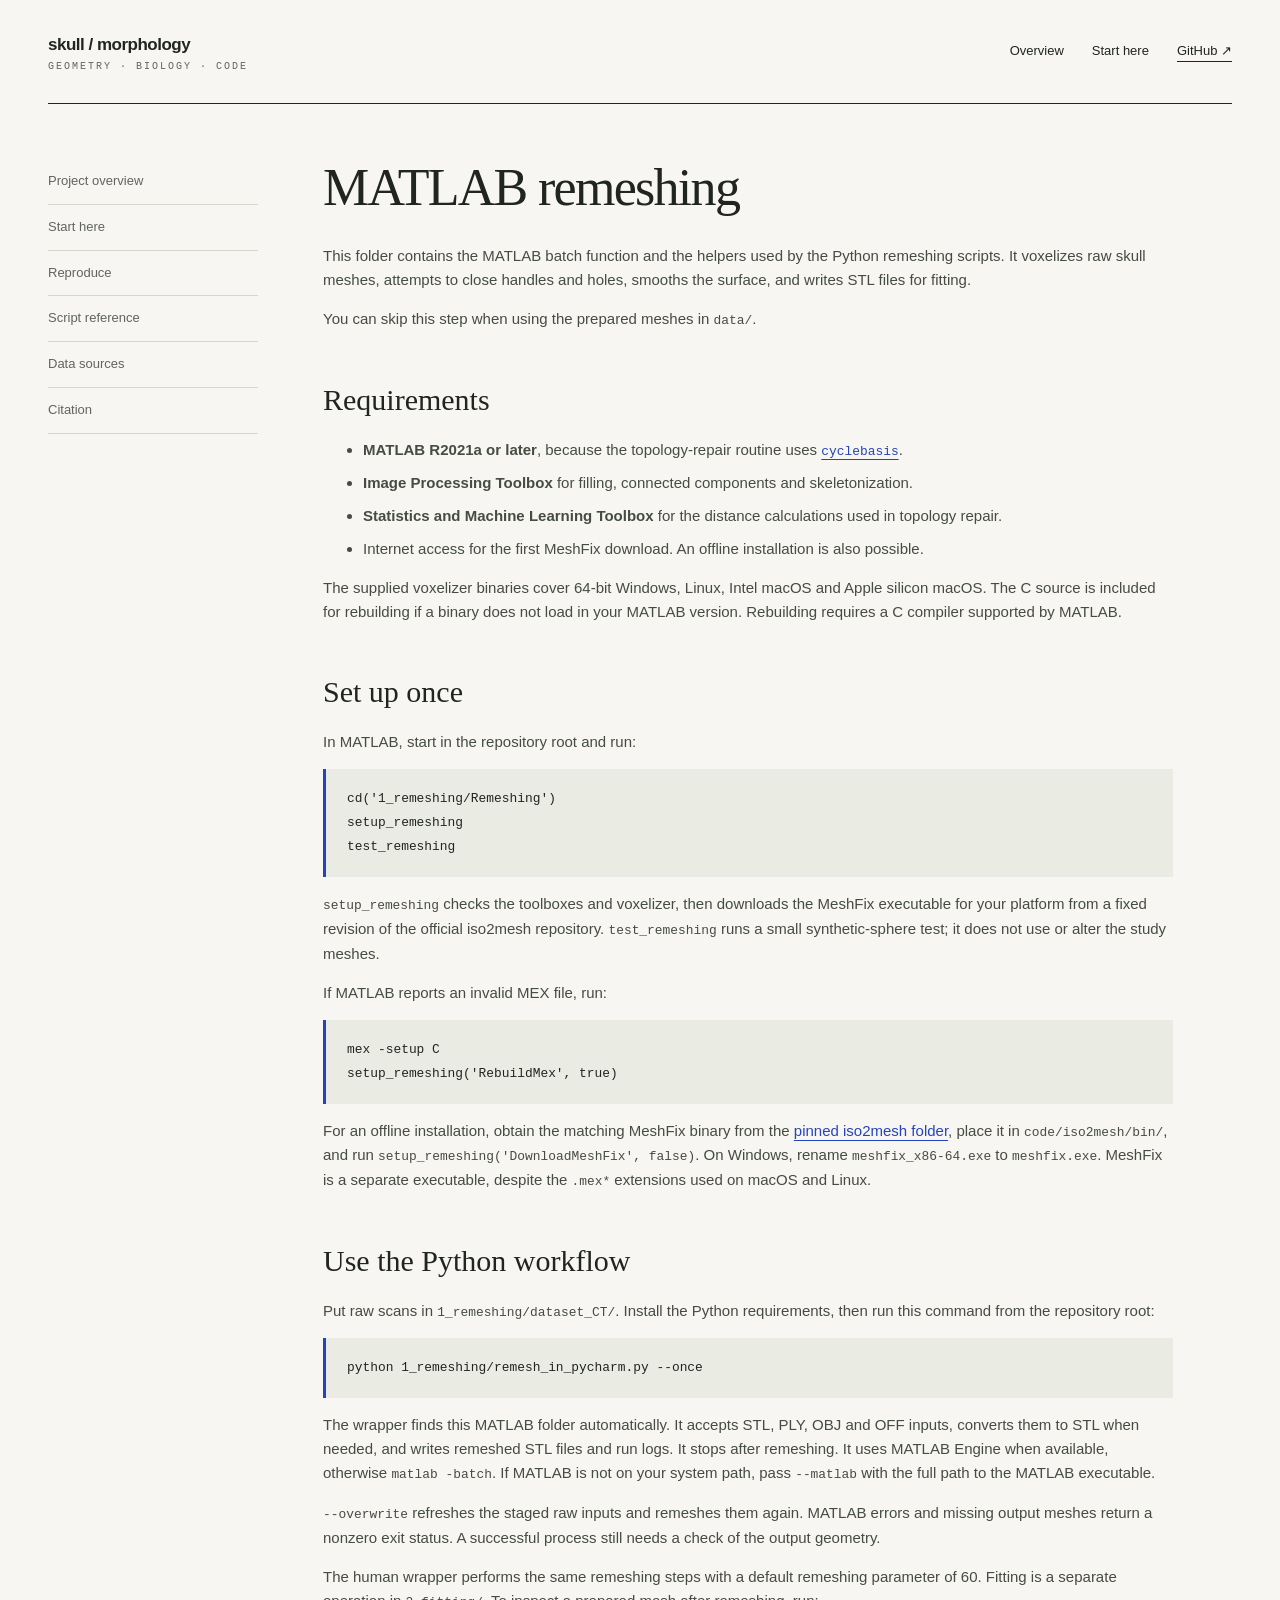
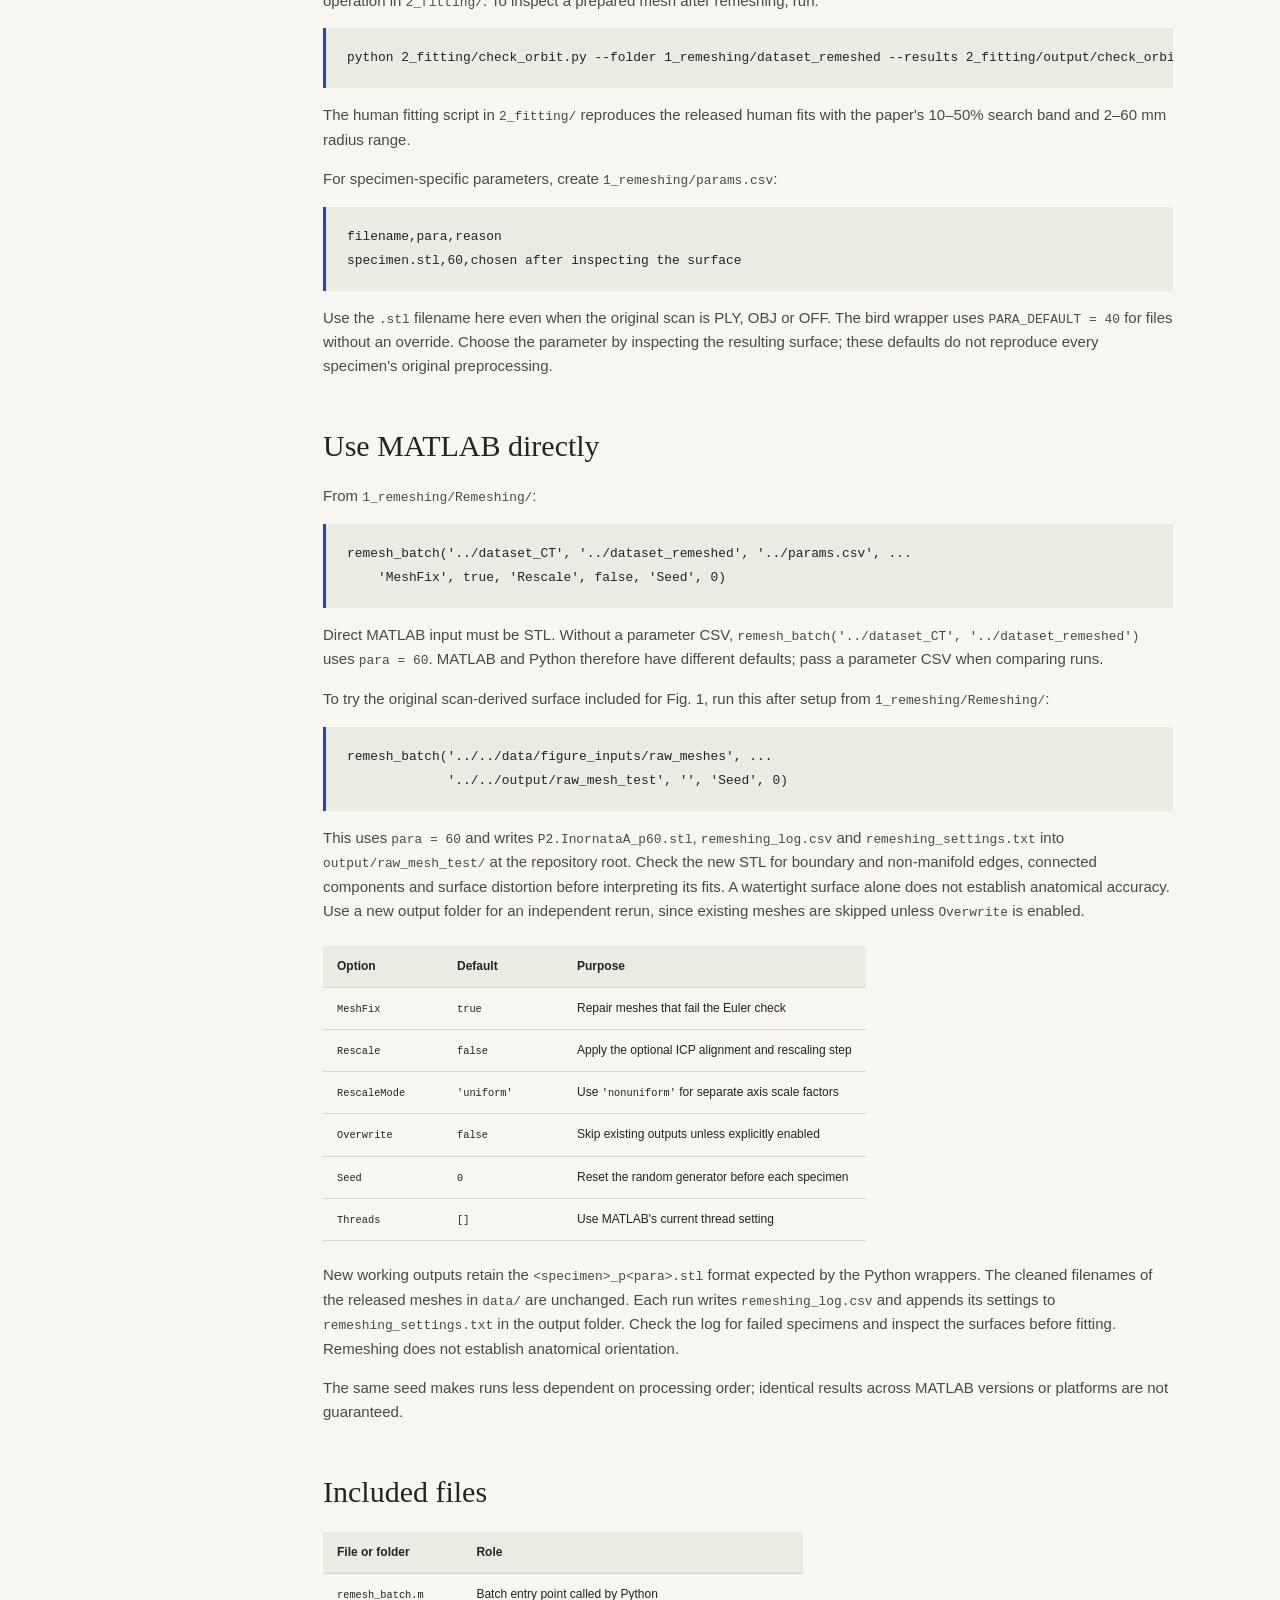
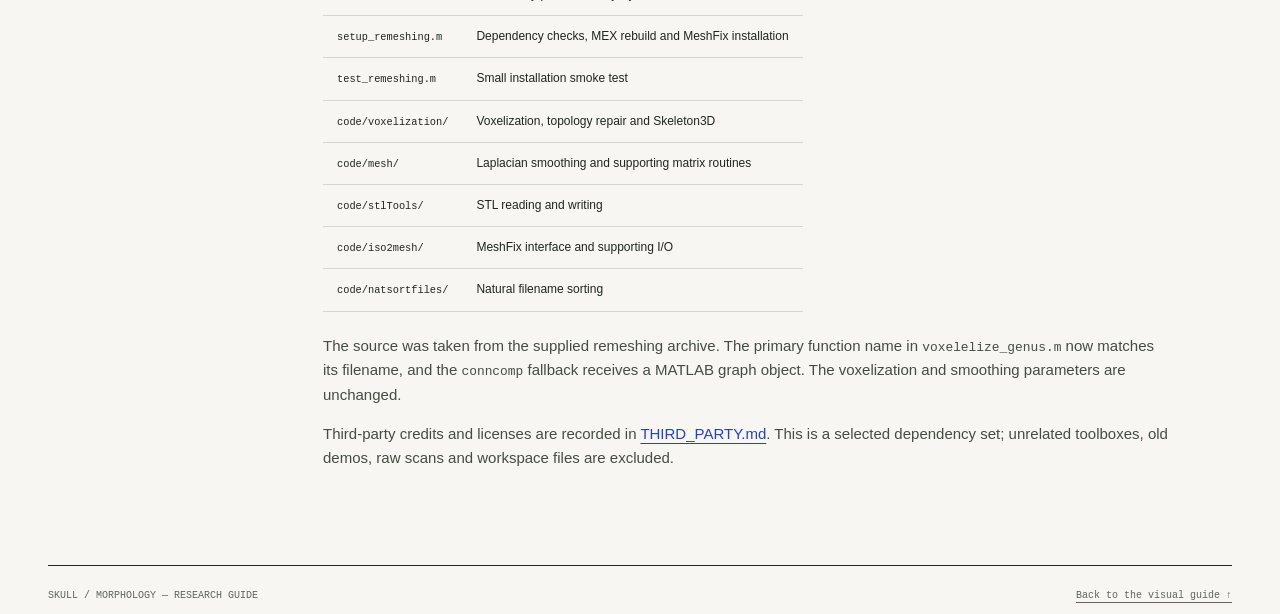
==== docs/remeshing.html @ 988a7e3e "Update files" ====
<!doctype html>
<html lang="en"><head><meta charset="utf-8"><meta name="viewport" content="width=device-width,initial-scale=1">
<title>Remeshing setup — Skull morphology</title><link rel="stylesheet" href="assets/site.css"></head>
<body><a class="skip" href="#main">Skip to content</a><div class="shell">
<header class="masthead"><a class="brand" href="index.html">skull / morphology<small>GEOMETRY · BIOLOGY · CODE</small></a>
<nav aria-label="Main navigation"><a href="index.html">Overview</a><a href="start-here.html">Start here</a><a class="repo-link" href="https://github.com/kaikwanlau/skull-morphology">GitHub ↗</a></nav></header>
<div class="article-layout"><aside class="article-nav" aria-label="Guide contents"><a href="index.html">Project overview</a><a href="start-here.html">Start here</a><a href="reproduce.html">Reproduce</a><a href="reference.html">Script reference</a><a href="data.html">Data sources</a><a href="citation.html">Citation</a></aside><main class="article" id="main"><h1 id="matlab-remeshing">MATLAB remeshing</h1>
<p>This folder contains the MATLAB batch function and the helpers used by the Python remeshing scripts. It voxelizes raw skull meshes, attempts to close handles and holes, smooths the surface, and writes STL files for fitting.</p>
<p>You can skip this step when using the prepared meshes in <code>data/</code>.</p>
<h2 id="requirements">Requirements</h2>
<ul>
<li><strong>MATLAB R2021a or later</strong>, because the topology-repair routine uses <a href="https://www.mathworks.com/help/matlab/ref/graph.cyclebasis.html"><code>cyclebasis</code></a>.</li>
<li><strong>Image Processing Toolbox</strong> for filling, connected components and skeletonization.</li>
<li><strong>Statistics and Machine Learning Toolbox</strong> for the distance calculations used in topology repair.</li>
<li>Internet access for the first MeshFix download. An offline installation is also possible.</li>
</ul>
<p>The supplied voxelizer binaries cover 64-bit Windows, Linux, Intel macOS and Apple silicon macOS. The C source is included for rebuilding if a binary does not load in your MATLAB version. Rebuilding requires a C compiler supported by MATLAB.</p>
<h2 id="set-up-once">Set up once</h2>
<p>In MATLAB, start in the repository root and run:</p>
<pre><code class="language-matlab">cd('1_remeshing/Remeshing')
setup_remeshing
test_remeshing
</code></pre>
<p><code>setup_remeshing</code> checks the toolboxes and voxelizer, then downloads the MeshFix executable for your platform from a fixed revision of the official iso2mesh repository. <code>test_remeshing</code> runs a small synthetic-sphere test; it does not use or alter the study meshes.</p>
<p>If MATLAB reports an invalid MEX file, run:</p>
<pre><code class="language-matlab">mex -setup C
setup_remeshing('RebuildMex', true)
</code></pre>
<p>For an offline installation, obtain the matching MeshFix binary from the <a href="https://github.com/fangq/iso2mesh/tree/4a0ca5b65d5d292b83b40fd0fdcb742625e573a6/bin">pinned iso2mesh folder</a>, place it in <code>code/iso2mesh/bin/</code>, and run <code>setup_remeshing('DownloadMeshFix', false)</code>. On Windows, rename <code>meshfix_x86-64.exe</code> to <code>meshfix.exe</code>. MeshFix is a separate executable, despite the <code>.mex*</code> extensions used on macOS and Linux.</p>
<h2 id="use-the-python-workflow">Use the Python workflow</h2>
<p>Put raw scans in <code>1_remeshing/dataset_CT/</code>. Install the Python requirements, then run this command from the repository root:</p>
<pre><code class="language-bash">python 1_remeshing/remesh_in_pycharm.py --once
</code></pre>
<p>The wrapper finds this MATLAB folder automatically. It accepts STL, PLY, OBJ and OFF inputs, converts them to STL when needed, and writes remeshed STL files and run logs. It stops after remeshing. It uses MATLAB Engine when available, otherwise <code>matlab -batch</code>. If MATLAB is not on your system path, pass <code>--matlab</code> with the full path to the MATLAB executable.</p>
<p><code>--overwrite</code> refreshes the staged raw inputs and remeshes them again. MATLAB errors and missing output meshes return a nonzero exit status. A successful process still needs a check of the output geometry.</p>
<p>The human wrapper performs the same remeshing steps with a default remeshing parameter of 60. Fitting is a separate operation in <code>2_fitting/</code>. To inspect a prepared mesh after remeshing, run:</p>
<pre><code class="language-bash">python 2_fitting/check_orbit.py --folder 1_remeshing/dataset_remeshed --results 2_fitting/output/check_orbit --no-show
</code></pre>
<p>The human fitting script in <code>2_fitting/</code> reproduces the released human fits with the paper's 10–50% search band and 2–60 mm radius range.</p>
<p>For specimen-specific parameters, create <code>1_remeshing/params.csv</code>:</p>
<pre><code class="language-csv">filename,para,reason
specimen.stl,60,chosen after inspecting the surface
</code></pre>
<p>Use the <code>.stl</code> filename here even when the original scan is PLY, OBJ or OFF. The bird wrapper uses <code>PARA_DEFAULT = 40</code> for files without an override. Choose the parameter by inspecting the resulting surface; these defaults do not reproduce every specimen's original preprocessing.</p>
<h2 id="use-matlab-directly">Use MATLAB directly</h2>
<p>From <code>1_remeshing/Remeshing/</code>:</p>
<pre><code class="language-matlab">remesh_batch('../dataset_CT', '../dataset_remeshed', '../params.csv', ...
    'MeshFix', true, 'Rescale', false, 'Seed', 0)
</code></pre>
<p>Direct MATLAB input must be STL. Without a parameter CSV, <code>remesh_batch('../dataset_CT', '../dataset_remeshed')</code> uses <code>para = 60</code>. MATLAB and Python therefore have different defaults; pass a parameter CSV when comparing runs.</p>
<p>To try the original scan-derived surface included for Fig. 1, run this after setup from <code>1_remeshing/Remeshing/</code>:</p>
<pre><code class="language-matlab">remesh_batch('../../data/figure_inputs/raw_meshes', ...
             '../../output/raw_mesh_test', '', 'Seed', 0)
</code></pre>
<p>This uses <code>para = 60</code> and writes <code>P2.InornataA_p60.stl</code>, <code>remeshing_log.csv</code> and <code>remeshing_settings.txt</code> into <code>output/raw_mesh_test/</code> at the repository root. Check the new STL for boundary and non-manifold edges, connected components and surface distortion before interpreting its fits. A watertight surface alone does not establish anatomical accuracy. Use a new output folder for an independent rerun, since existing meshes are skipped unless <code>Overwrite</code> is enabled.</p>
<table>
<thead>
<tr>
<th style="text-align: left;">Option</th>
<th style="text-align: left;">Default</th>
<th style="text-align: left;">Purpose</th>
</tr>
</thead>
<tbody>
<tr>
<td style="text-align: left;"><code>MeshFix</code></td>
<td style="text-align: left;"><code>true</code></td>
<td style="text-align: left;">Repair meshes that fail the Euler check</td>
</tr>
<tr>
<td style="text-align: left;"><code>Rescale</code></td>
<td style="text-align: left;"><code>false</code></td>
<td style="text-align: left;">Apply the optional ICP alignment and rescaling step</td>
</tr>
<tr>
<td style="text-align: left;"><code>RescaleMode</code></td>
<td style="text-align: left;"><code>'uniform'</code></td>
<td style="text-align: left;">Use <code>'nonuniform'</code> for separate axis scale factors</td>
</tr>
<tr>
<td style="text-align: left;"><code>Overwrite</code></td>
<td style="text-align: left;"><code>false</code></td>
<td style="text-align: left;">Skip existing outputs unless explicitly enabled</td>
</tr>
<tr>
<td style="text-align: left;"><code>Seed</code></td>
<td style="text-align: left;"><code>0</code></td>
<td style="text-align: left;">Reset the random generator before each specimen</td>
</tr>
<tr>
<td style="text-align: left;"><code>Threads</code></td>
<td style="text-align: left;"><code>[]</code></td>
<td style="text-align: left;">Use MATLAB's current thread setting</td>
</tr>
</tbody>
</table>
<p>New working outputs retain the <code>&lt;specimen&gt;_p&lt;para&gt;.stl</code> format expected by the Python wrappers. The cleaned filenames of the released meshes in <code>data/</code> are unchanged. Each run writes <code>remeshing_log.csv</code> and appends its settings to <code>remeshing_settings.txt</code> in the output folder. Check the log for failed specimens and inspect the surfaces before fitting. Remeshing does not establish anatomical orientation.</p>
<p>The same seed makes runs less dependent on processing order; identical results across MATLAB versions or platforms are not guaranteed.</p>
<h2 id="included-files">Included files</h2>
<table>
<thead>
<tr>
<th style="text-align: left;">File or folder</th>
<th style="text-align: left;">Role</th>
</tr>
</thead>
<tbody>
<tr>
<td style="text-align: left;"><code>remesh_batch.m</code></td>
<td style="text-align: left;">Batch entry point called by Python</td>
</tr>
<tr>
<td style="text-align: left;"><code>setup_remeshing.m</code></td>
<td style="text-align: left;">Dependency checks, MEX rebuild and MeshFix installation</td>
</tr>
<tr>
<td style="text-align: left;"><code>test_remeshing.m</code></td>
<td style="text-align: left;">Small installation smoke test</td>
</tr>
<tr>
<td style="text-align: left;"><code>code/voxelization/</code></td>
<td style="text-align: left;">Voxelization, topology repair and Skeleton3D</td>
</tr>
<tr>
<td style="text-align: left;"><code>code/mesh/</code></td>
<td style="text-align: left;">Laplacian smoothing and supporting matrix routines</td>
</tr>
<tr>
<td style="text-align: left;"><code>code/stlTools/</code></td>
<td style="text-align: left;">STL reading and writing</td>
</tr>
<tr>
<td style="text-align: left;"><code>code/iso2mesh/</code></td>
<td style="text-align: left;">MeshFix interface and supporting I/O</td>
</tr>
<tr>
<td style="text-align: left;"><code>code/natsortfiles/</code></td>
<td style="text-align: left;">Natural filename sorting</td>
</tr>
</tbody>
</table>
<p>The source was taken from the supplied remeshing archive. The primary function name in <code>voxelelize_genus.m</code> now matches its filename, and the <code>conncomp</code> fallback receives a MATLAB graph object. The voxelization and smoothing parameters are unchanged.</p>
<p>Third-party credits and licenses are recorded in <a href="https://github.com/kaikwanlau/skull-morphology/blob/main/1_remeshing/Remeshing/THIRD_PARTY.md">THIRD_PARTY.md</a>. This is a selected dependency set; unrelated toolboxes, old demos, raw scans and workspace files are excluded.</p></main></div>
<footer class="footer"><span>SKULL / MORPHOLOGY — RESEARCH GUIDE</span><a href="index.html">Back to the visual guide ↑</a></footer>
</div></body></html>
---- docs/assets/site.css ----
:root{--paper:#f7f6f2;--ink:#20251f;--muted:#60655e;--line:#d5d7ce;--blue:#2544ba;--pale:#e9edff;--bone:#e5ded0;--white:#fff;--mono:ui-monospace,SFMono-Regular,Consolas,monospace;--sans:Inter,-apple-system,BlinkMacSystemFont,"Segoe UI",sans-serif}
*{box-sizing:border-box}html{scroll-behavior:smooth;scroll-padding-top:28px}body{margin:0;background:var(--paper);color:var(--ink);font-family:var(--sans);font-size:16px;line-height:1.6}a{color:var(--blue);text-underline-offset:4px}a:hover{text-decoration-thickness:2px}button{font:inherit;cursor:pointer}button:focus-visible,a:focus-visible,summary:focus-visible,video:focus-visible{outline:3px solid var(--blue);outline-offset:5px}img,video{display:block;max-width:100%}button,a{-webkit-tap-highlight-color:transparent}.skip{position:absolute;top:-80px;left:20px;z-index:5;background:white;padding:12px}.skip:focus{top:15px}.shell{width:min(1220px,calc(100% - 96px));margin:auto}.masthead{display:flex;align-items:center;justify-content:space-between;gap:30px;min-height:104px;border-bottom:1px solid var(--ink)}.brand{font-weight:750;color:var(--ink);text-decoration:none;font-size:17px;letter-spacing:-.5px}.brand small{display:block;font:10px var(--mono);letter-spacing:2px;margin-top:3px;color:var(--muted)}nav{display:flex;gap:28px;align-items:center}nav a{font-size:13px;color:var(--ink);text-decoration:none}.repo-link{border-bottom:1px solid var(--ink)}.eyebrow{font:11px var(--mono);letter-spacing:1.7px;text-transform:uppercase;color:var(--blue);margin:0 0 24px}.hero{display:grid;grid-template-columns:.9fr 1.2fr;gap:55px;padding:65px 0 54px;align-items:center}.hero h1{font:clamp(48px,5.7vw,79px)/1.01 Georgia,"Times New Roman",serif;letter-spacing:-3.5px;font-weight:400;margin:0 0 27px}.hero h1 em{font-style:italic;color:var(--blue)}.hero .intro{font-size:17px;line-height:1.65;max-width:430px;color:var(--muted)}.hero .authors{font-size:12px;margin-top:24px}.actions{display:flex;gap:12px;flex-wrap:wrap;margin-top:29px}.button{display:inline-flex;align-items:center;justify-content:center;gap:12px;padding:13px 20px;background:var(--blue);color:#fff;border:1px solid var(--blue);text-decoration:none;font-size:13px;font-weight:650}.button.secondary{background:transparent;color:var(--ink);border-color:var(--line)}.hero-media{background:#fff;position:relative;border:1px solid var(--line)}.hero-media video{width:100%;aspect-ratio:16/9;background:#fff}.media-label{display:flex;justify-content:space-between;padding:16px 20px;border-top:1px solid var(--line);font:10px var(--mono);color:var(--muted);gap:10px}.paper-note{padding:20px 0 30px;border-bottom:1px solid var(--ink);display:flex;gap:40px;align-items:baseline;font-size:13px}.paper-note .label{white-space:nowrap;font:10px var(--mono);color:var(--muted);letter-spacing:1px}.paper-note p{margin:0}.paper-note a{color:var(--ink)}.section{padding:62px 0;border-bottom:1px solid var(--line)}.section-head{display:flex;gap:45px;justify-content:space-between;align-items:flex-start;margin-bottom:30px}.section h2{font:39px/1.18 Georgia,"Times New Roman",serif;letter-spacing:-1px;font-weight:400;margin:0}.section-head>p{max-width:440px;color:var(--muted);font-size:14px;margin:0}.section-no{display:block;font:11px var(--mono);color:var(--blue);letter-spacing:1px;margin-bottom:13px}.path-grid{display:grid;grid-template-columns:1fr 1fr;border-top:1px solid var(--line);border-bottom:1px solid var(--line)}.path{padding:29px 36px 29px 0;display:grid;grid-template-columns:36px 1fr;gap:17px}.path+.path{border-left:1px solid var(--line);padding-left:36px}.path>span{font:22px Georgia,serif;color:var(--blue)}.path h3{margin:0 0 9px;font-size:20px;font-weight:600}.path p{font-size:14px;color:var(--muted);margin:0 0 17px;max-width:390px}.path a{font-size:13px;font-weight:650}.method{display:grid;grid-template-columns:.74fr 1.26fr;border:1px solid var(--line);background:#fff}.method-buttons{padding:8px 30px;background:var(--paper)}.method-buttons button{display:block;width:100%;text-align:left;padding:25px 0;background:none;border:0;border-bottom:1px solid var(--line);color:var(--muted)}.method-buttons button:last-child{border-bottom:0}.method-buttons button[aria-pressed="true"]{color:var(--blue)}.method-buttons b{display:block;font-size:19px;font-weight:550;margin-bottom:5px}.method-buttons span{font-size:12px;line-height:1.6;display:block}.method-figure{margin:0;display:flex;flex-direction:column;justify-content:center}.method-figure img{width:100%;aspect-ratio:16/9;object-fit:contain}.method-figure figcaption{padding:13px 23px 21px;border-top:1px solid var(--line);font-size:12px;color:var(--muted);min-height:65px}.note{font-size:12px;color:var(--muted);margin:20px 0 0;max-width:920px}.start-grid{display:grid;grid-template-columns:.9fr 1.1fr;gap:60px}.start-copy h3{font:29px/1.3 Georgia,serif;font-weight:400;margin:0 0 15px}.start-copy p{font-size:14px;color:var(--muted)}.start-copy a{font-size:13px;font-weight:650}.terminal{background:#21271f;color:#eef0e8;min-width:0}.terminal-top{display:flex;align-items:center;justify-content:space-between;gap:12px;padding:15px 19px;border-bottom:1px solid #4a5048;font:10px var(--mono);letter-spacing:.5px}.os-buttons{display:flex;gap:5px}.os-buttons button,.copy{font:10px var(--mono);background:transparent;color:#d2d5cd;border:1px solid #5a6055;padding:7px 9px}.os-buttons button[aria-pressed="true"]{background:#e5e9dc;color:#22271f}.terminal pre{padding:16px 22px;margin:0;overflow:auto;font:12px/2 var(--mono);white-space:pre}.terminal-foot{padding:12px 20px;font-size:11px;color:#c3cabe;border-top:1px solid #4a5048}.result-strip{display:flex;flex-wrap:wrap;gap:8px 23px;margin-top:24px;font:11px var(--mono);color:var(--muted)}.result-strip b{color:var(--ink)}.video-grid{display:grid;grid-template-columns:1fr 290px;border:1px solid var(--line);background:#fff}.video-grid video{width:100%;aspect-ratio:16/9;align-self:center}.chapters{border-left:1px solid var(--line);padding:16px}.chapters p{font:10px var(--mono);letter-spacing:1px;color:var(--muted);padding:0 10px}.chapters button{width:100%;display:flex;gap:15px;text-align:left;border:0;border-top:1px solid #e8e9e3;background:#fff;padding:11px 9px;font-size:12px}.chapters button:hover,.chapters button[aria-pressed="true"]{background:var(--pale);color:var(--blue)}.chapters time{font:11px var(--mono);color:var(--blue);min-width:34px}.video-note{background:#eeece5;border-left:3px solid var(--blue);padding:16px 20px;margin-top:19px;font-size:12px;color:#434a40}.video-note a{white-space:nowrap}.dataset-table{width:100%;border-collapse:collapse;margin:30px 0 24px;font-size:14px;line-height:1.6;table-layout:fixed}.dataset-table th,.dataset-table td{text-align:left;vertical-align:top;padding:18px 20px 18px 0;border-bottom:1px solid var(--line);overflow-wrap:break-word}.dataset-table thead th{font:11px var(--mono);color:var(--muted);border-top:1px solid var(--line);padding-top:14px;padding-bottom:14px}.dataset-table th:first-child{width:36%}.dataset-table th:nth-child(2){width:15%}.dataset-table tbody th{font-weight:600}.dataset-table td{color:var(--muted)}.dataset-table td span{display:block;font-size:12px}.dataset-note{font-size:14px;line-height:1.7;color:var(--muted);max-width:1000px;margin:0 0 25px}.dataset-note strong{color:var(--ink);font-weight:600}.repro-links{display:flex;gap:22px;flex-wrap:wrap;font-size:13px}.cite{padding:40px 0}.cite p{font-size:13px;max-width:830px;color:var(--muted)}.cite h2{font-size:15px;margin:0}.footer{display:flex;justify-content:space-between;gap:20px;padding:24px 0 30px;border-top:1px solid var(--ink);font:10px var(--mono);color:var(--muted)}.footer a{color:var(--muted)}.status{font-size:12px;color:var(--muted);min-height:20px}.article-layout{display:grid;grid-template-columns:210px minmax(0,850px);gap:65px;padding:55px 0 80px}.article-nav{position:sticky;top:30px;align-self:start}.article-nav a{display:block;padding:12px 0;color:var(--muted);text-decoration:none;font-size:13px;border-bottom:1px solid var(--line)}.article-nav a[aria-current="page"]{color:var(--blue);font-weight:650}.article{min-width:0;font-size:15px}.article h1{font:52px/1.1 Georgia,serif;letter-spacing:-1.7px;margin:0 0 28px}.article h2{font:30px/1.2 Georgia,serif;margin:50px 0 20px}.article h3{font-size:20px;margin:33px 0 15px}.article p,.article li{color:#454c42}.article li{margin:9px 0}.article pre{background:#eaece4;padding:18px 21px;overflow:auto;border-left:3px solid var(--blue)}code{font-family:var(--mono);font-size:.86em;overflow-wrap:anywhere}.article pre code{overflow-wrap:normal}.article table{width:100%;border-collapse:collapse;font-size:12px;line-height:1.6;margin:22px 0;display:block;overflow:auto}.article th{text-align:left;background:#eaece4}.article th,.article td{padding:11px 14px;border-bottom:1px solid var(--line);vertical-align:top}.article td{min-width:120px}.article img{border:1px solid var(--line)}.article blockquote{margin:25px 0;border-left:3px solid var(--blue);padding:5px 22px}.noscript{padding:15px;background:var(--pale)}
@media(min-width:1600px){.hero h1{font-size:79px}}
@media(max-width:1000px){.shell{width:calc(100% - 52px)}.hero{gap:25px}.hero h1{font-size:60px}.hero .intro{font-size:15px}.video-grid{grid-template-columns:1fr 245px}.chapters button{padding:9px 6px}.start-grid{gap:30px}.article-layout{grid-template-columns:170px minmax(0,1fr);gap:35px}}
@media(max-width:720px){.shell{width:calc(100% - 36px)}.masthead{min-height:96px;gap:15px;flex-wrap:wrap;padding:18px 0}.brand{font-size:15px}nav{gap:17px;flex-wrap:wrap}nav a{font-size:11px}.hero{grid-template-columns:1fr;padding-top:42px;gap:30px}.hero h1{font-size:61px;letter-spacing:-2.5px}.hero .intro{max-width:100%;font-size:16px}.eyebrow{font-size:10px;margin-bottom:20px}.paper-note{display:block;padding:20px 0}.paper-note .label{display:block;margin-bottom:9px}.section{padding:41px 0}.section-head{display:block}.section-head>p{margin-top:18px}.section h2{font-size:32px}.path-grid,.method,.start-grid,.video-grid{grid-template-columns:1fr}.path{padding:24px 0}.path+.path{padding:24px 0;border-left:0;border-top:1px solid var(--line)}.method-buttons{padding:0 18px;display:flex}.method-buttons button{padding:17px 10px;border-bottom:0;border-right:1px solid var(--line)}.method-buttons button:last-child{border-right:0}.method-buttons b{font-size:14px;margin:0}.method-buttons span{display:none}.method-figure figcaption{padding:15px;font-size:11px}.start-grid{gap:25px}.terminal-top{padding:12px}.terminal pre{padding:18px 15px;font-size:11px}.chapters{border-left:0;border-top:1px solid var(--line);display:grid;grid-template-columns:1fr 1fr;gap:0 10px}.chapters p{grid-column:1/-1}.dataset-table{font-size:12px;margin-top:25px}.dataset-table th,.dataset-table td{padding:14px 10px 14px 0}.dataset-table th:first-child{width:37%}.dataset-table th:nth-child(2){width:18%}.dataset-table thead th{font-size:10px}.dataset-table td span{font-size:10px}.dataset-note{font-size:13px}.footer{line-height:1.9;flex-wrap:wrap}.article-layout{display:block;padding-top:25px}.article-nav{position:static;display:flex;flex-wrap:wrap;gap:15px;margin-bottom:35px}.article-nav a{font-size:11px;padding:8px 0}.article h1{font-size:41px}.article h2{font-size:28px}.article{font-size:14px}}
@media(prefers-reduced-motion:reduce){html{scroll-behavior:auto}}
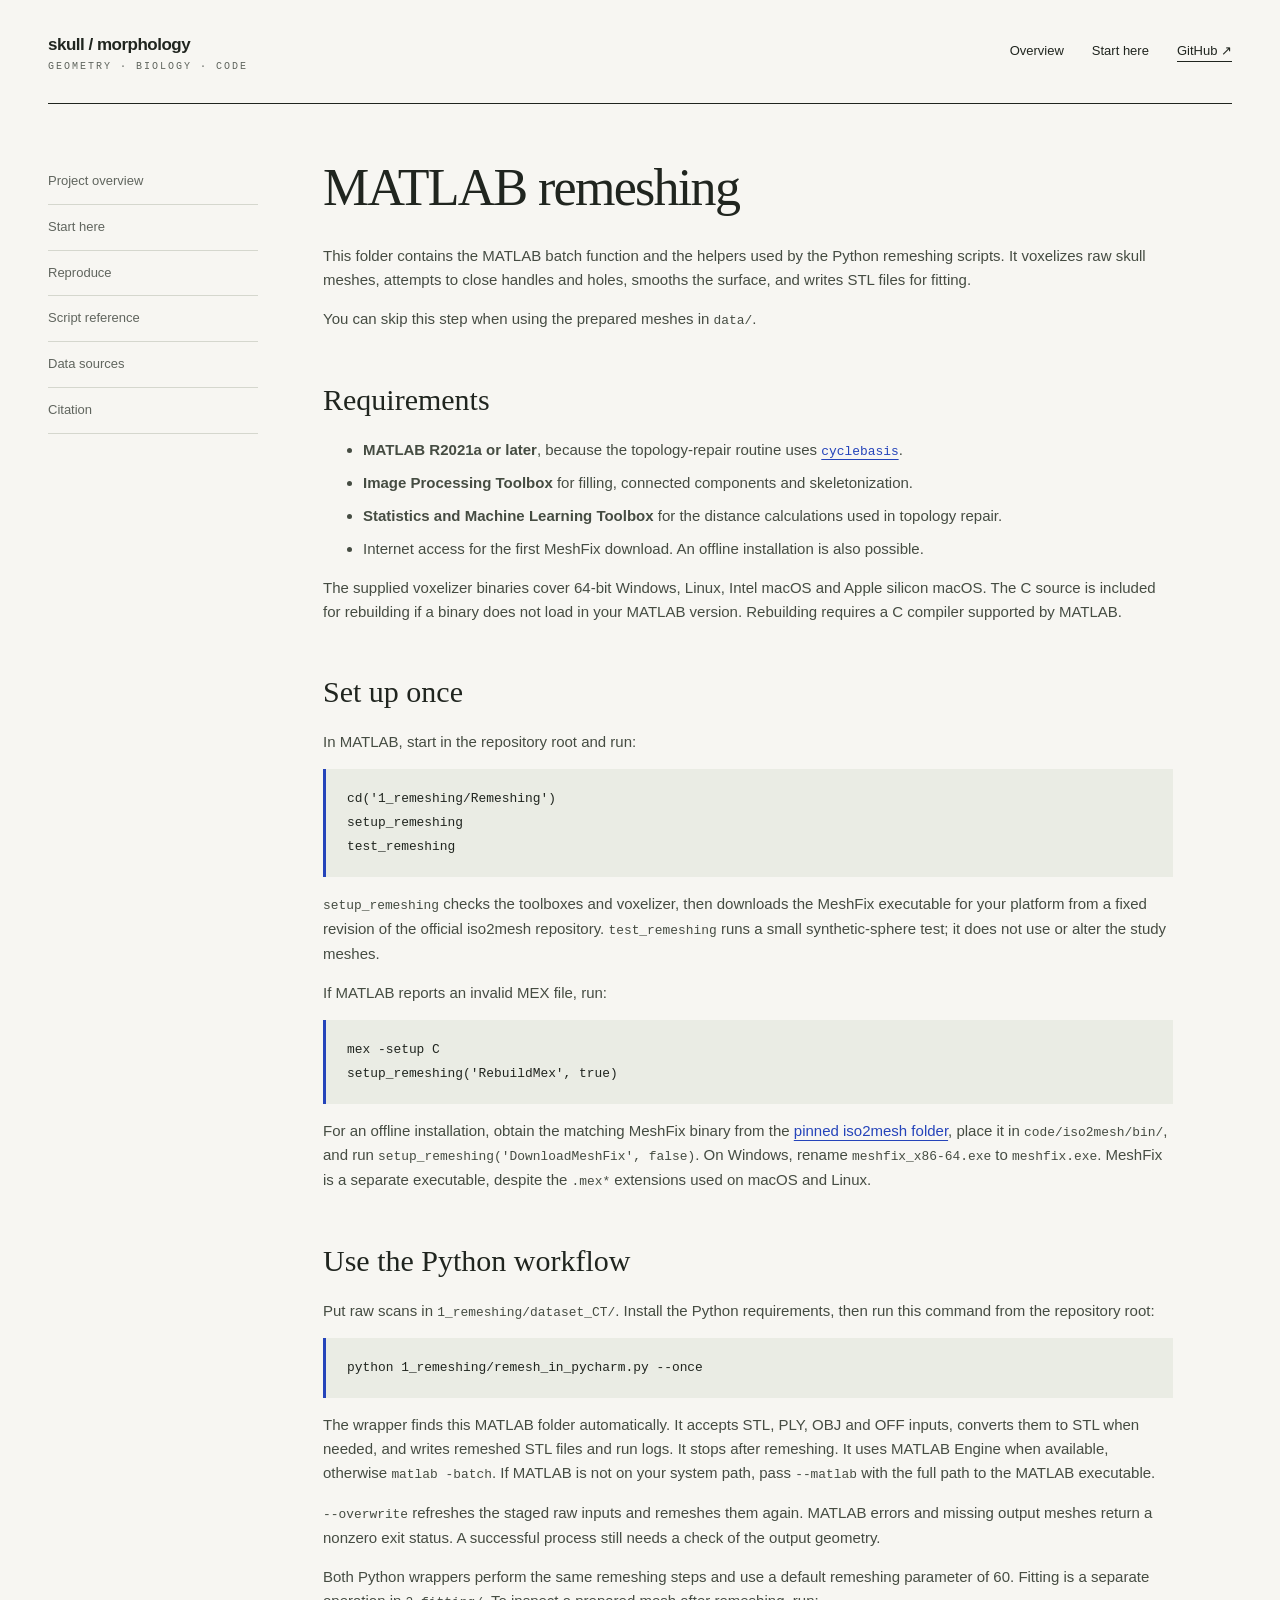
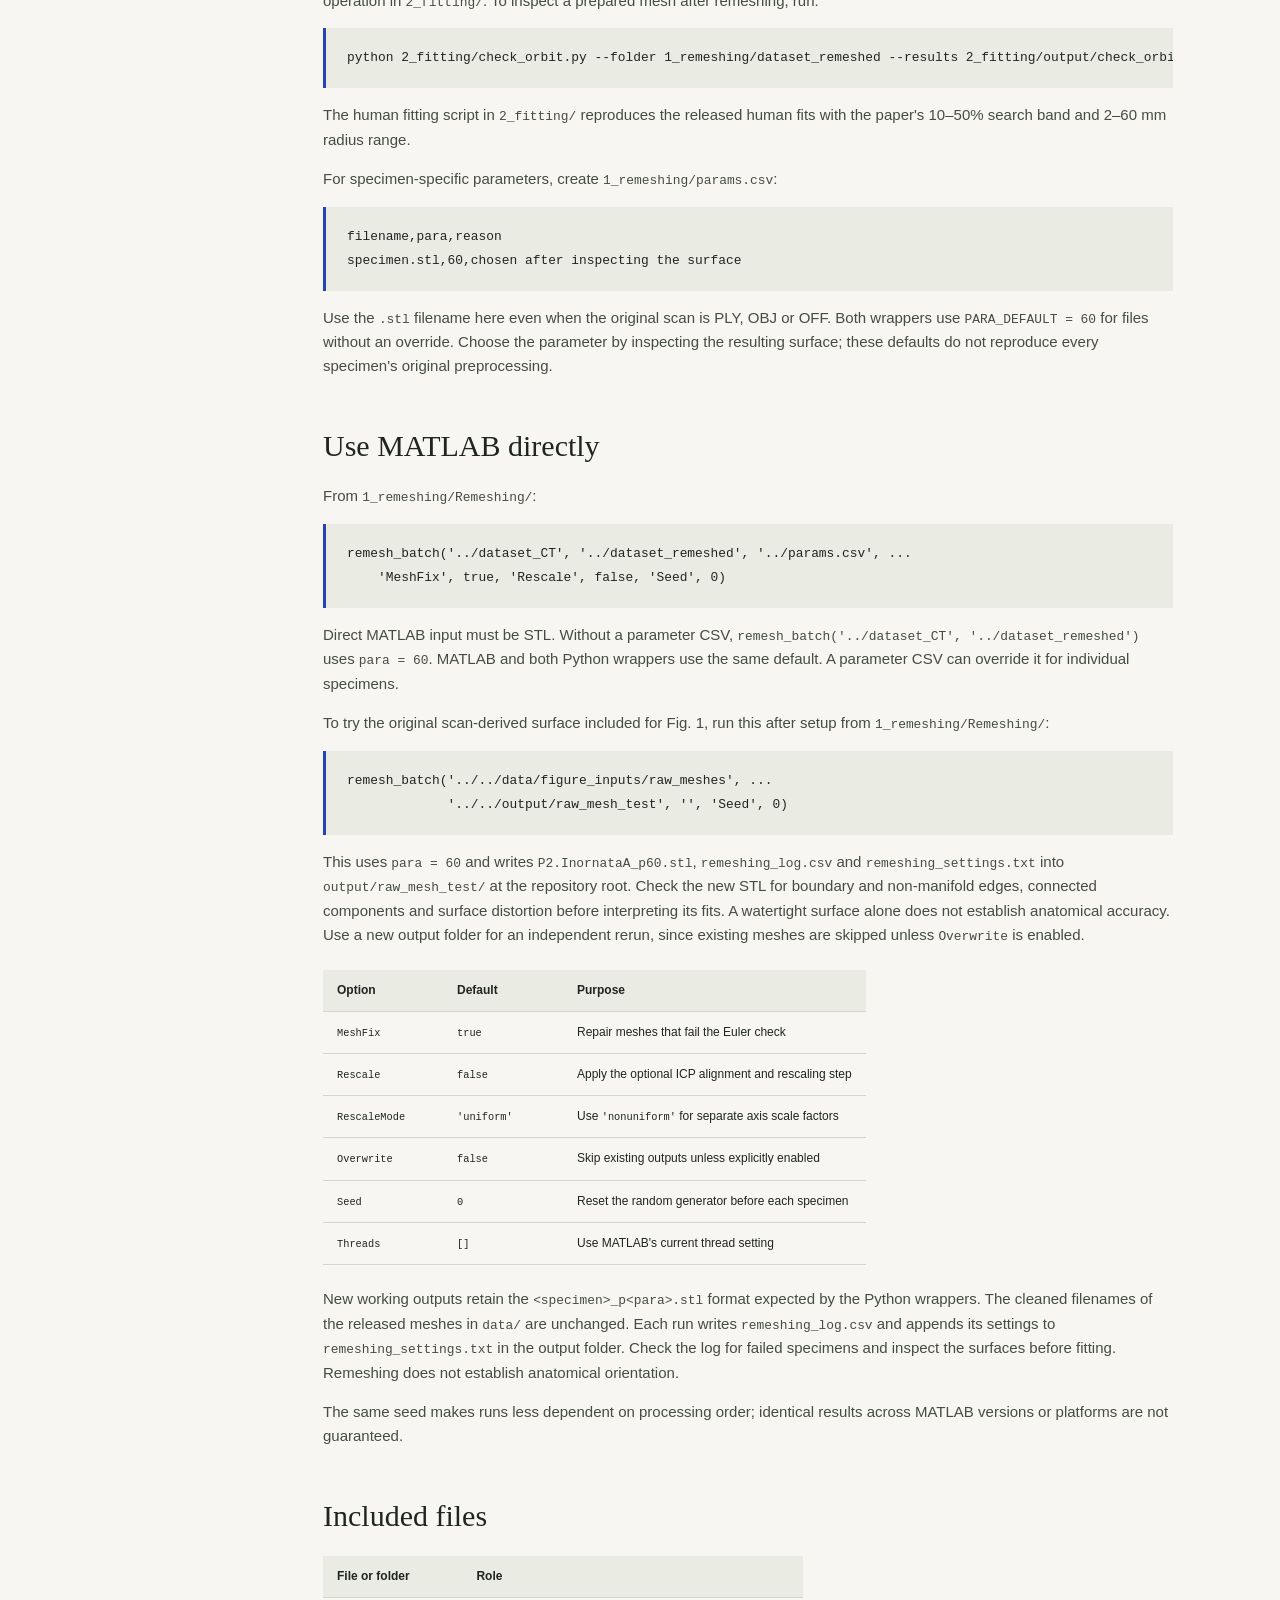
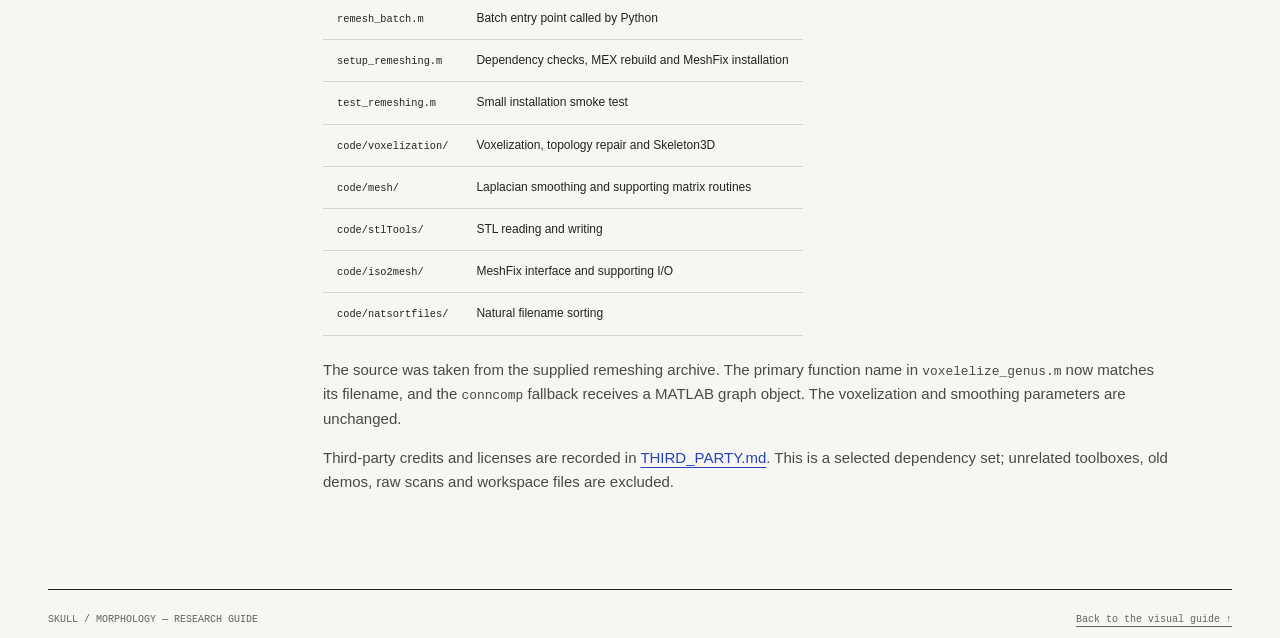
==== commit 40f75c9f: "Set default to 60" ====
--- a/docs/remeshing.html
+++ b/docs/remeshing.html
@@ -33,7 +33,7 @@
 </code></pre>
 <p>The wrapper finds this MATLAB folder automatically. It accepts STL, PLY, OBJ and OFF inputs, converts them to STL when needed, and writes remeshed STL files and run logs. It stops after remeshing. It uses MATLAB Engine when available, otherwise <code>matlab -batch</code>. If MATLAB is not on your system path, pass <code>--matlab</code> with the full path to the MATLAB executable.</p>
 <p><code>--overwrite</code> refreshes the staged raw inputs and remeshes them again. MATLAB errors and missing output meshes return a nonzero exit status. A successful process still needs a check of the output geometry.</p>
-<p>The human wrapper performs the same remeshing steps with a default remeshing parameter of 60. Fitting is a separate operation in <code>2_fitting/</code>. To inspect a prepared mesh after remeshing, run:</p>
+<p>Both Python wrappers perform the same remeshing steps and use a default remeshing parameter of 60. Fitting is a separate operation in <code>2_fitting/</code>. To inspect a prepared mesh after remeshing, run:</p>
 <pre><code class="language-bash">python 2_fitting/check_orbit.py --folder 1_remeshing/dataset_remeshed --results 2_fitting/output/check_orbit --no-show
 </code></pre>
 <p>The human fitting script in <code>2_fitting/</code> reproduces the released human fits with the paper's 10–50% search band and 2–60 mm radius range.</p>
@@ -41,13 +41,13 @@
 <pre><code class="language-csv">filename,para,reason
 specimen.stl,60,chosen after inspecting the surface
 </code></pre>
-<p>Use the <code>.stl</code> filename here even when the original scan is PLY, OBJ or OFF. The bird wrapper uses <code>PARA_DEFAULT = 40</code> for files without an override. Choose the parameter by inspecting the resulting surface; these defaults do not reproduce every specimen's original preprocessing.</p>
+<p>Use the <code>.stl</code> filename here even when the original scan is PLY, OBJ or OFF. Both wrappers use <code>PARA_DEFAULT = 60</code> for files without an override. Choose the parameter by inspecting the resulting surface; these defaults do not reproduce every specimen's original preprocessing.</p>
 <h2 id="use-matlab-directly">Use MATLAB directly</h2>
 <p>From <code>1_remeshing/Remeshing/</code>:</p>
 <pre><code class="language-matlab">remesh_batch('../dataset_CT', '../dataset_remeshed', '../params.csv', ...
     'MeshFix', true, 'Rescale', false, 'Seed', 0)
 </code></pre>
-<p>Direct MATLAB input must be STL. Without a parameter CSV, <code>remesh_batch('../dataset_CT', '../dataset_remeshed')</code> uses <code>para = 60</code>. MATLAB and Python therefore have different defaults; pass a parameter CSV when comparing runs.</p>
+<p>Direct MATLAB input must be STL. Without a parameter CSV, <code>remesh_batch('../dataset_CT', '../dataset_remeshed')</code> uses <code>para = 60</code>. MATLAB and both Python wrappers use the same default. A parameter CSV can override it for individual specimens.</p>
 <p>To try the original scan-derived surface included for Fig. 1, run this after setup from <code>1_remeshing/Remeshing/</code>:</p>
 <pre><code class="language-matlab">remesh_batch('../../data/figure_inputs/raw_meshes', ...
              '../../output/raw_mesh_test', '', 'Seed', 0)
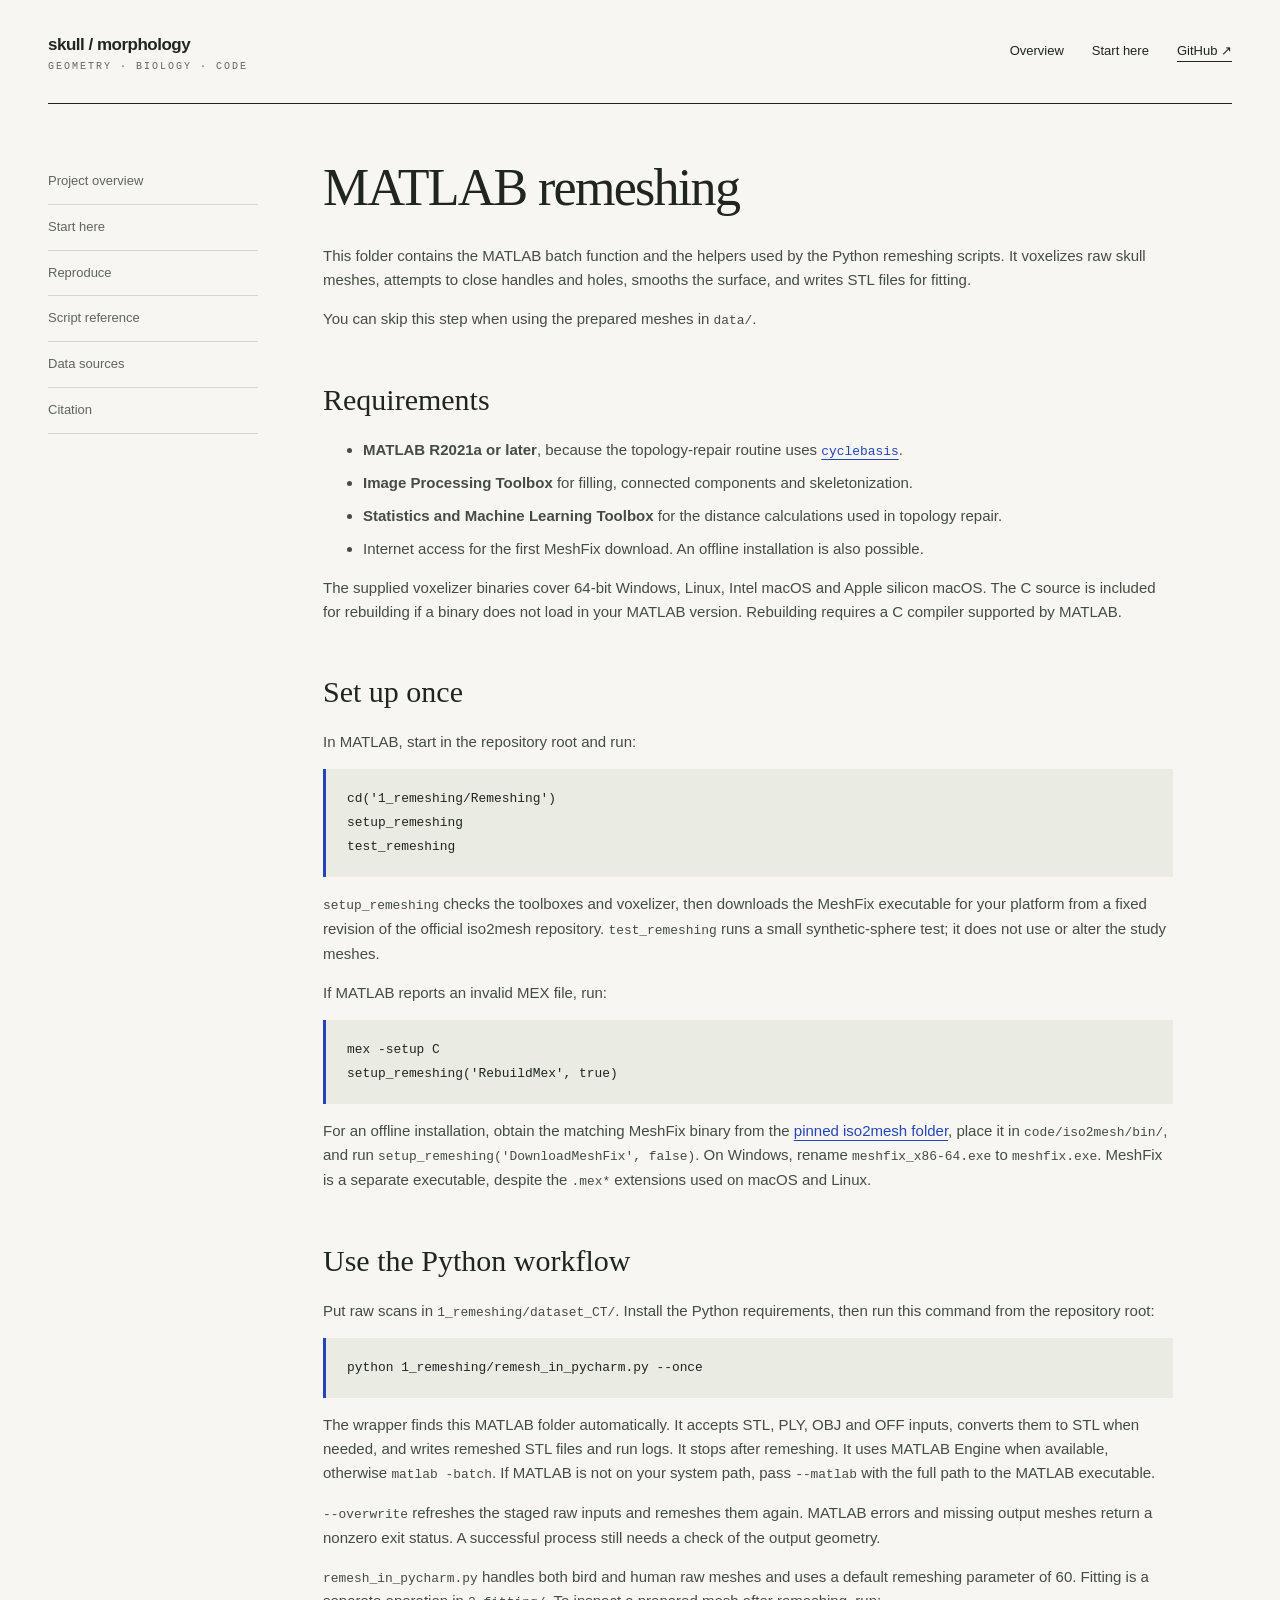
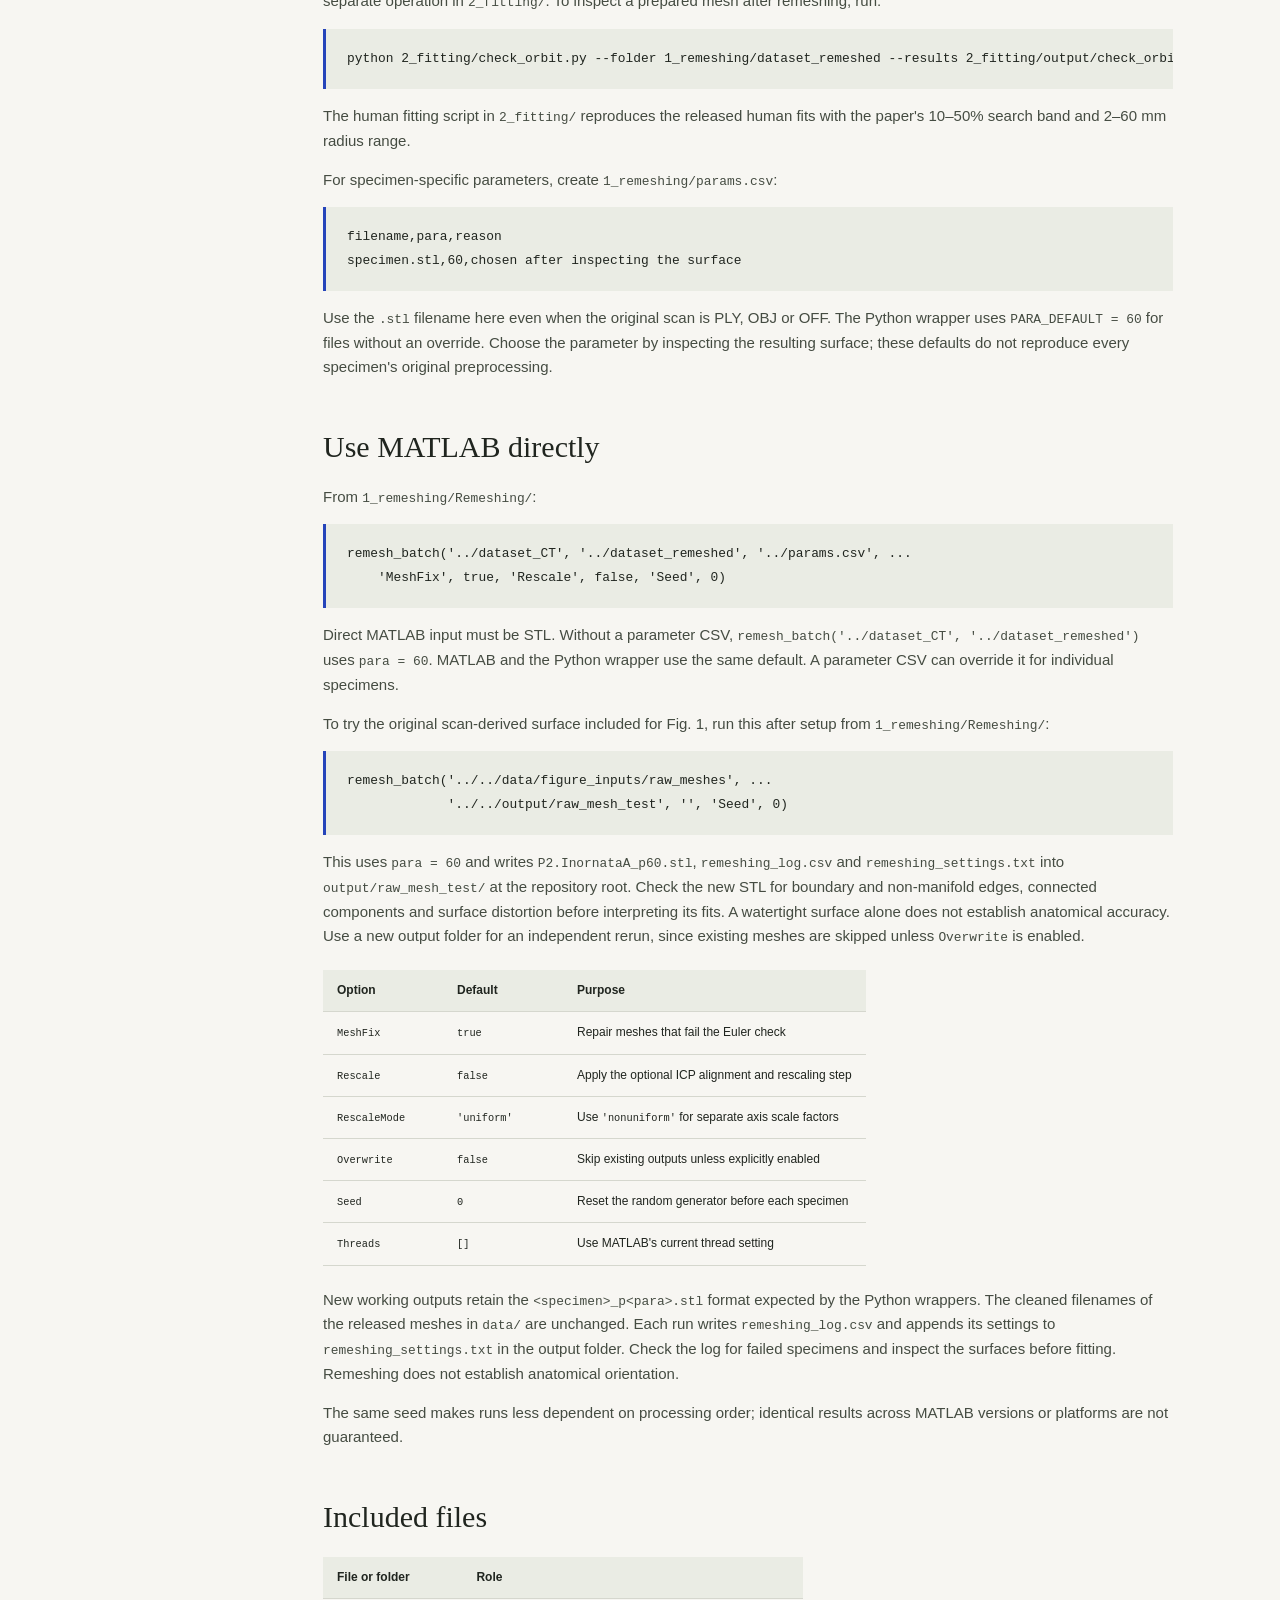
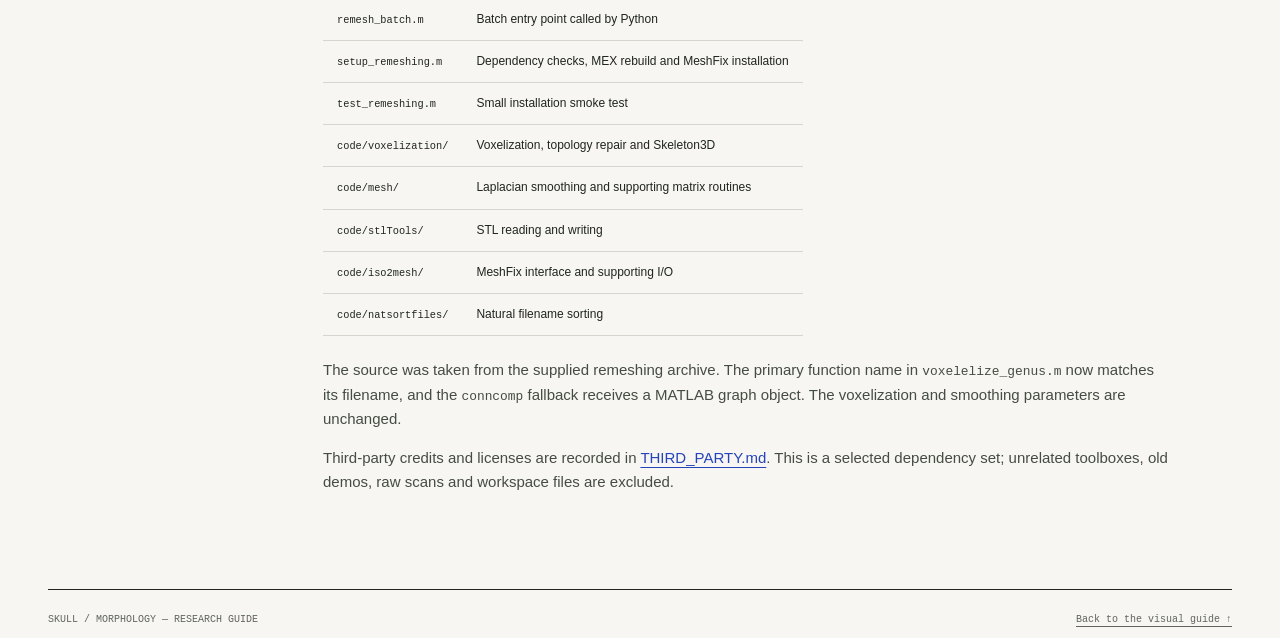
==== commit 81b09d9a: "Remove duplicate script" ====
--- a/docs/remeshing.html
+++ b/docs/remeshing.html
@@ -33,7 +33,7 @@
 </code></pre>
 <p>The wrapper finds this MATLAB folder automatically. It accepts STL, PLY, OBJ and OFF inputs, converts them to STL when needed, and writes remeshed STL files and run logs. It stops after remeshing. It uses MATLAB Engine when available, otherwise <code>matlab -batch</code>. If MATLAB is not on your system path, pass <code>--matlab</code> with the full path to the MATLAB executable.</p>
 <p><code>--overwrite</code> refreshes the staged raw inputs and remeshes them again. MATLAB errors and missing output meshes return a nonzero exit status. A successful process still needs a check of the output geometry.</p>
-<p>Both Python wrappers perform the same remeshing steps and use a default remeshing parameter of 60. Fitting is a separate operation in <code>2_fitting/</code>. To inspect a prepared mesh after remeshing, run:</p>
+<p><code>remesh_in_pycharm.py</code> handles both bird and human raw meshes and uses a default remeshing parameter of 60. Fitting is a separate operation in <code>2_fitting/</code>. To inspect a prepared mesh after remeshing, run:</p>
 <pre><code class="language-bash">python 2_fitting/check_orbit.py --folder 1_remeshing/dataset_remeshed --results 2_fitting/output/check_orbit --no-show
 </code></pre>
 <p>The human fitting script in <code>2_fitting/</code> reproduces the released human fits with the paper's 10–50% search band and 2–60 mm radius range.</p>
@@ -41,13 +41,13 @@
 <pre><code class="language-csv">filename,para,reason
 specimen.stl,60,chosen after inspecting the surface
 </code></pre>
-<p>Use the <code>.stl</code> filename here even when the original scan is PLY, OBJ or OFF. Both wrappers use <code>PARA_DEFAULT = 60</code> for files without an override. Choose the parameter by inspecting the resulting surface; these defaults do not reproduce every specimen's original preprocessing.</p>
+<p>Use the <code>.stl</code> filename here even when the original scan is PLY, OBJ or OFF. The Python wrapper uses <code>PARA_DEFAULT = 60</code> for files without an override. Choose the parameter by inspecting the resulting surface; these defaults do not reproduce every specimen's original preprocessing.</p>
 <h2 id="use-matlab-directly">Use MATLAB directly</h2>
 <p>From <code>1_remeshing/Remeshing/</code>:</p>
 <pre><code class="language-matlab">remesh_batch('../dataset_CT', '../dataset_remeshed', '../params.csv', ...
     'MeshFix', true, 'Rescale', false, 'Seed', 0)
 </code></pre>
-<p>Direct MATLAB input must be STL. Without a parameter CSV, <code>remesh_batch('../dataset_CT', '../dataset_remeshed')</code> uses <code>para = 60</code>. MATLAB and both Python wrappers use the same default. A parameter CSV can override it for individual specimens.</p>
+<p>Direct MATLAB input must be STL. Without a parameter CSV, <code>remesh_batch('../dataset_CT', '../dataset_remeshed')</code> uses <code>para = 60</code>. MATLAB and the Python wrapper use the same default. A parameter CSV can override it for individual specimens.</p>
 <p>To try the original scan-derived surface included for Fig. 1, run this after setup from <code>1_remeshing/Remeshing/</code>:</p>
 <pre><code class="language-matlab">remesh_batch('../../data/figure_inputs/raw_meshes', ...
              '../../output/raw_mesh_test', '', 'Seed', 0)
